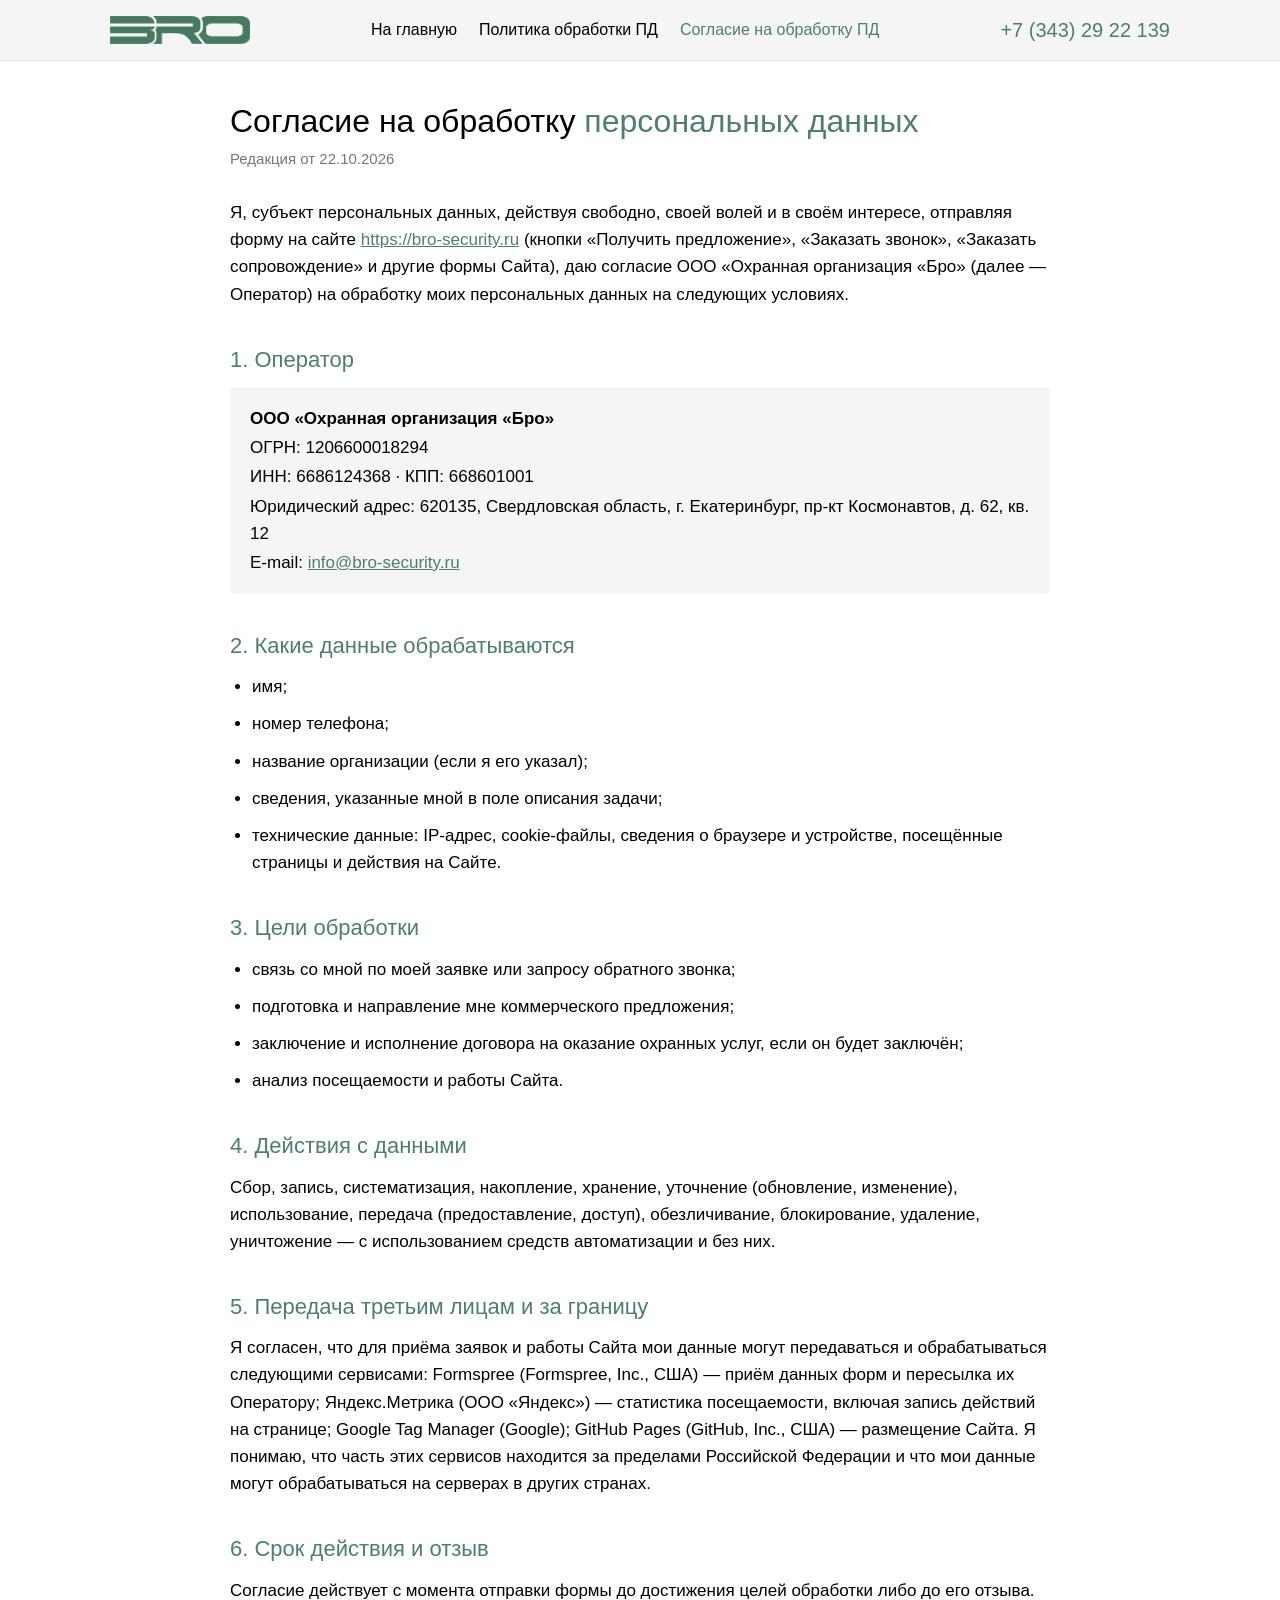
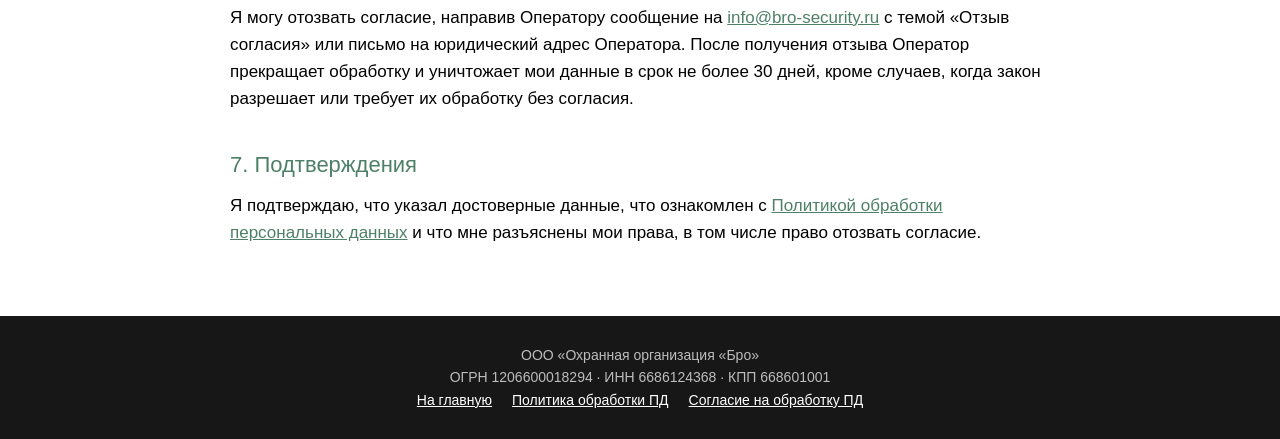
==== consent.html @ 66a03721 "Add files via upload" ====
<!DOCTYPE html>
<html lang="ru">
<head>
<meta charset="utf-8">
<meta name="viewport" content="width=device-width, initial-scale=1">
<title>Согласие на обработку персональных данных — ООО «Охранная организация «Бро»</title>
<meta name="description" content="Согласие на обработку персональных данных. ООО «Охранная организация «Бро», Екатеринбург.">
<link rel="canonical" href="https://bro-security.ru/consent.html">
<style>
*{box-sizing:border-box}
body{margin:0;font-family:'Foros',Arial,sans-serif;color:#000;background:#fff;line-height:1.6;font-size:17px}
a{color:#4d8067}
.hdr{background:#f5f5f5;border-bottom:1px solid #e3e3e3}
.hdr__in{max-width:1100px;margin:0 auto;padding:14px 20px;display:flex;align-items:center;justify-content:space-between;gap:16px;flex-wrap:wrap}
.hdr img{width:140px;height:auto;display:block}
.hdr nav{display:flex;gap:22px;flex-wrap:wrap;font-size:16px}
.hdr nav a{color:#000;text-decoration:none}
.hdr nav a:hover,.hdr nav a.cur{color:#4d8067}
.hdr__ph{color:#4d8067;text-decoration:none;font-size:20px}
main{max-width:860px;margin:0 auto;padding:40px 20px 60px}
h1{font-size:32px;line-height:1.25;font-weight:500;margin:0 0 6px}
h1 span{color:#4d8067}
.date{color:#777;font-size:15px;margin-bottom:28px}
h2{font-size:22px;font-weight:500;margin:34px 0 10px;color:#4d8067}
p,li{margin:0 0 10px}
ul{padding-left:22px;margin:0 0 10px}
.req{background:#f5f5f5;border-radius:5px;padding:16px 20px;margin:10px 0 10px}
.req p{margin:2px 0}
.ftr{background:#171717;color:#bdbdbd;text-align:center;padding:28px 20px;font-size:14px;line-height:1.6}
.ftr a{color:#fff;margin:0 10px}
</style>
</head>
<body>
<div class="hdr"><div class="hdr__in">
<a href="index.html"><img src="images/tild3232-3034-4235-a638-353331643831__bro-2_1.png" alt="БРО"></a>
<nav>
<a href="index.html">На главную</a>
<a href="privacy.html">Политика обработки ПД</a>
<a href="consent.html" class="cur">Согласие на обработку ПД</a>
</nav>
<a class="hdr__ph" href="tel:+73432922139">+7 (343) 29 22 139</a>
</div></div>
<main>
<h1>Согласие на обработку <span>персональных данных</span></h1>
<div class="date">Редакция от 22.10.2026</div>

<p>Я, субъект персональных данных, действуя свободно, своей волей и в своём интересе, отправляя форму на сайте <a href="index.html">https://bro-security.ru</a> (кнопки «Получить предложение», «Заказать звонок», «Заказать сопровождение» и другие формы Сайта), даю согласие ООО «Охранная организация «Бро» (далее — Оператор) на обработку моих персональных данных на следующих условиях.</p>

<h2>1. Оператор</h2>
<div class="req"><p><b>ООО «Охранная организация «Бро»</b></p><p>ОГРН: 1206600018294</p><p>ИНН: 6686124368 · КПП: 668601001</p><p>Юридический адрес: 620135, Свердловская область, г. Екатеринбург, пр-кт Космонавтов, д. 62, кв. 12</p><p>E-mail: <a href="mailto:info@bro-security.ru">info@bro-security.ru</a></p></div>

<h2>2. Какие данные обрабатываются</h2>
<ul>
<li>имя;</li>
<li>номер телефона;</li>
<li>название организации (если я его указал);</li>
<li>сведения, указанные мной в поле описания задачи;</li>
<li>технические данные: IP-адрес, cookie-файлы, сведения о браузере и устройстве, посещённые страницы и действия на Сайте.</li>
</ul>

<h2>3. Цели обработки</h2>
<ul>
<li>связь со мной по моей заявке или запросу обратного звонка;</li>
<li>подготовка и направление мне коммерческого предложения;</li>
<li>заключение и исполнение договора на оказание охранных услуг, если он будет заключён;</li>
<li>анализ посещаемости и работы Сайта.</li>
</ul>

<h2>4. Действия с данными</h2>
<p>Сбор, запись, систематизация, накопление, хранение, уточнение (обновление, изменение), использование, передача (предоставление, доступ), обезличивание, блокирование, удаление, уничтожение — с использованием средств автоматизации и без них.</p>

<h2>5. Передача третьим лицам и за границу</h2>
<p>Я согласен, что для приёма заявок и работы Сайта мои данные могут передаваться и обрабатываться следующими сервисами: Formspree (Formspree, Inc., США) — приём данных форм и пересылка их Оператору; Яндекс.Метрика (ООО «Яндекс») — статистика посещаемости, включая запись действий на странице; Google Tag Manager (Google); GitHub Pages (GitHub, Inc., США) — размещение Сайта. Я понимаю, что часть этих сервисов находится за пределами Российской Федерации и что мои данные могут обрабатываться на серверах в других странах.</p>

<h2>6. Срок действия и отзыв</h2>
<p>Согласие действует с момента отправки формы до достижения целей обработки либо до его отзыва. Я могу отозвать согласие, направив Оператору сообщение на <a href="mailto:info@bro-security.ru">info@bro-security.ru</a> с темой «Отзыв согласия» или письмо на юридический адрес Оператора. После получения отзыва Оператор прекращает обработку и уничтожает мои данные в срок не более 30 дней, кроме случаев, когда закон разрешает или требует их обработку без согласия.</p>

<h2>7. Подтверждения</h2>
<p>Я подтверждаю, что указал достоверные данные, что ознакомлен с <a href="privacy.html">Политикой обработки персональных данных</a> и что мне разъяснены мои права, в том числе право отозвать согласие.</p>

</main>
<div class="ftr">
ООО «Охранная организация «Бро»<br>ОГРН 1206600018294 · ИНН 6686124368 · КПП 668601001<br>
<a href="index.html">На главную</a><a href="privacy.html">Политика обработки ПД</a><a href="consent.html">Согласие на обработку ПД</a>
</div>
</body>
</html>
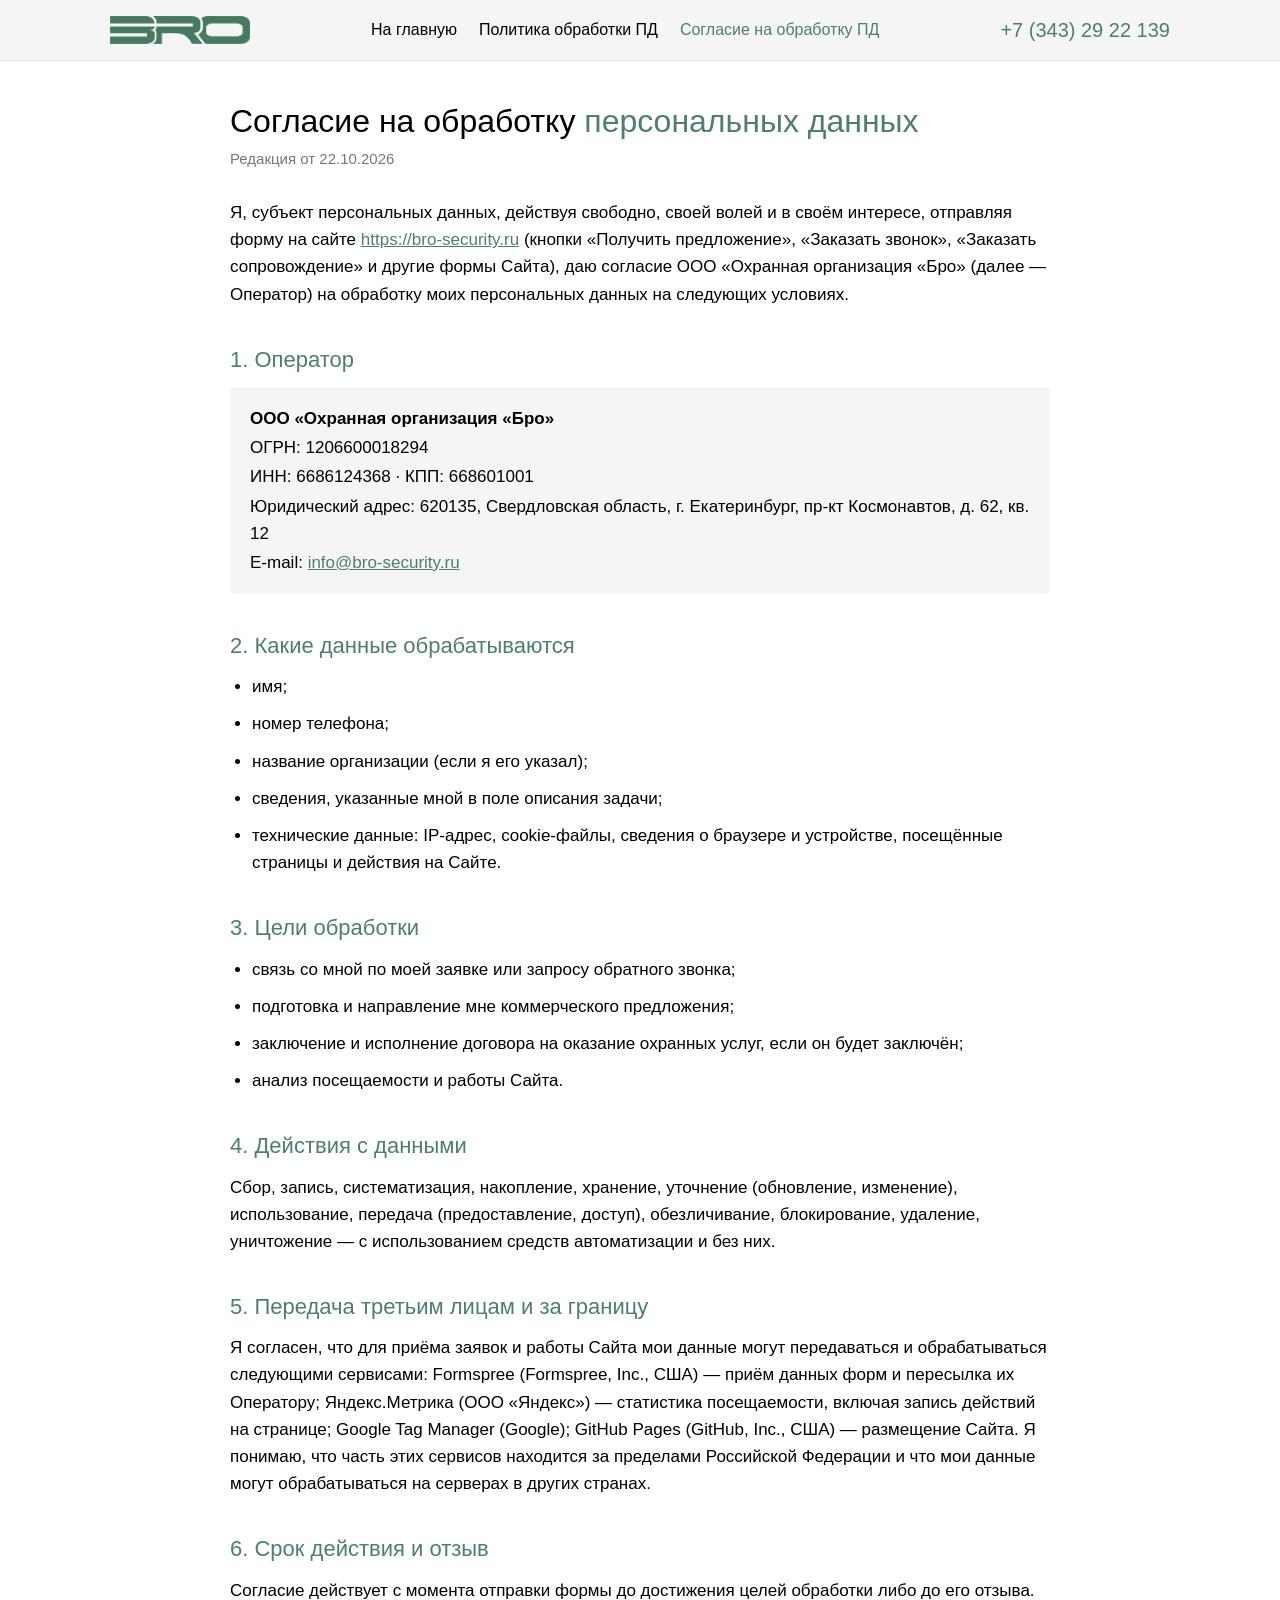
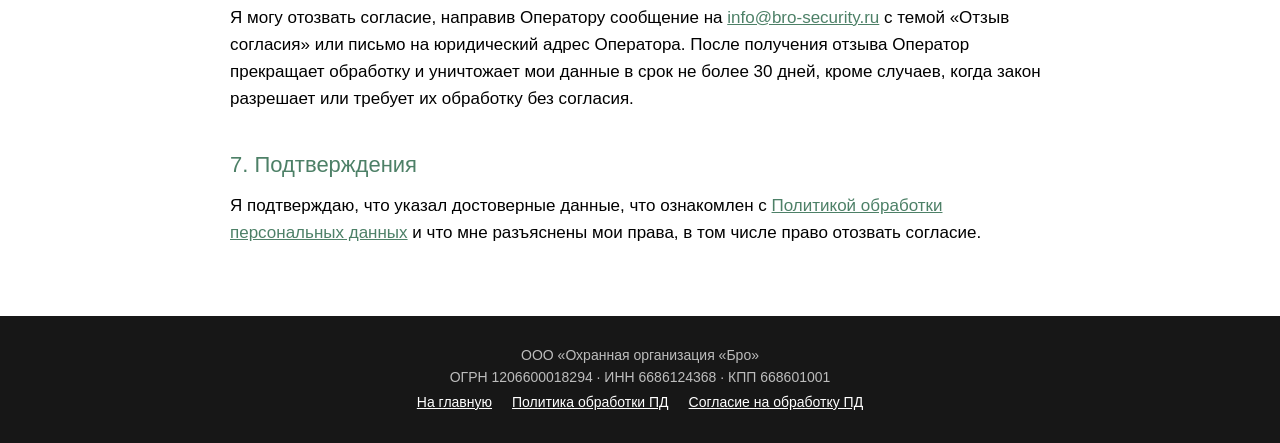
==== commit eb759bfb: "Add files via upload" ====
--- a/consent.html
+++ b/consent.html
@@ -5,6 +5,8 @@
 <meta name="viewport" content="width=device-width, initial-scale=1">
 <title>Согласие на обработку персональных данных — ООО «Охранная организация «Бро»</title>
 <meta name="description" content="Согласие на обработку персональных данных. ООО «Охранная организация «Бро», Екатеринбург.">
+<script>TildaFonts = ["2485","2488","2491","2494"]; tildafontsswap = "y";</script>
+<script src="js/tilda-fonts.min.js" charset="utf-8"></script>
 <link rel="canonical" href="https://bro-security.ru/consent.html">
 <style>
 *{box-sizing:border-box}
@@ -27,7 +29,8 @@
 .req{background:#f5f5f5;border-radius:5px;padding:16px 20px;margin:10px 0 10px}
 .req p{margin:2px 0}
 .ftr{background:#171717;color:#bdbdbd;text-align:center;padding:28px 20px;font-size:14px;line-height:1.6}
-.ftr a{color:#fff;margin:0 10px}
+.ftr a{color:#fff;margin:2px 10px;display:inline-block;white-space:nowrap}
+@media(max-width:600px){.ftr a{display:block;margin:8px 0}}
 </style>
 </head>
 <body>
